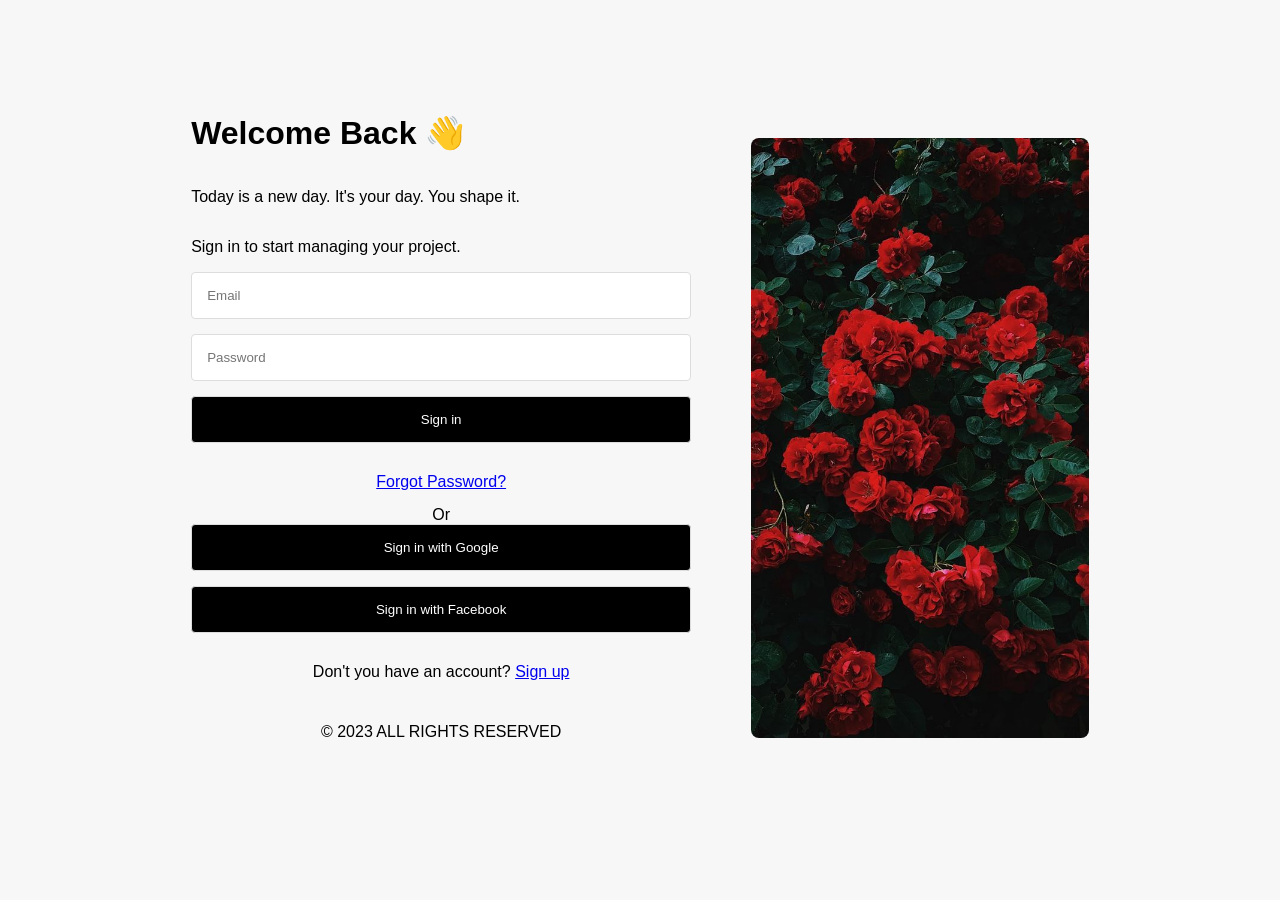
==== .github/workflows/index.html @ ff863e34 "Update and rename Untitled-2.html to index.html" ====
<!DOCTYPE html>
<html lang="en">
<head>
<meta charset="UTF-8">
<meta name="viewport" content="width=device-width, initial-scale=1.0">
<title>Welcome Back</title>
<link rel="stylesheet" href="styles.css">
</head>
<body>
<div class="content">
    <div class="text-section">
        <h1>Welcome Back 👋</h1>
        <p>Today is a new day. It's your day. You shape it.</p>
        <p>Sign in to start managing your project.</p>
        <form class="login-form">
            <input type="email" placeholder="Email" required>
            <input type="password" placeholder="Password" required>
            <button type="submit">Sign in</button>
            <a href="#" class="forgot-password">Forgot Password?</a>
            <div class="divider">Or</div>
            <button type="button" class="google-sign-in">Sign in with Google</button>
            <button type="button" class="facebook-sign-in">Sign in with Facebook</button>
            <p class="signup">Don't you have an account? <a href="#">Sign up</a></p>
        </form>
        <footer>
            <p>© 2023 ALL RIGHTS RESERVED</p>
        </footer>
    </div>
    <div class="image-section">
        <img src="hoaqua.png" alt="Flowers" class="responsive-image">
    </div>
</div>
</body>
</html>
---- .github/workflows/styles.css ----
body, html {
    height: 100%;
    margin: 0;
    font-family: 'Arial', sans-serif;
    background: #f7f7f7;
}

.content {
    display: flex;
    justify-content: center;
    align-items: center; /* Centers items vertically within the container */
    min-height: 80vh; /* Ensure the content covers the full viewport height */
    padding: 80px 20px; /* Add padding to the top and bottom for spacing */
    gap: 60px; /* Gap between the login section and the image */
    max-width: 1200px; /* Maximum width of the container */
    margin: auto; /* Centers the content horizontally within the viewport */
}

.text-section {
    display: flex;
    flex-direction: column;
    justify-content: space-between; /* Space between items vertically */
    max-width: 500px; /* Maximum width for the text section */
    width: 100%; /* Full width */
    box-sizing: border-box; /* Includes padding and border in the element's total width and height */
}

h1 {
    margin: 0 0 20px 0; /* Margin to the bottom of h1 */
}

.login-form {
    display: flex;
    flex-direction: column;
}

.login-form input,
.login-form button {
    padding: 15px; /* Larger padding for inputs and buttons */
    margin-bottom: 15px; /* Space between form elements */
    border: 1px solid #ddd; /* Border styling */
    border-radius: 4px; /* Rounded corners for inputs and buttons */
}

.login-form button {
    background: #000;
    color: #fff;
    cursor: pointer;
}

.forgot-password,
.signup,
.divider {
    text-align: center;
    display: block;
    margin-top: 15px;
}

.image-section {
    flex-shrink: 0; /* Prevents the image from shrinking */
}

.responsive-image {
    max-height: 600px; /* Maximum height for the image */
    width: auto; /* Width adjusts automatically */
    object-fit: cover; /* Ensures the image covers the area properly */
    border-radius: 8px; /* Rounded corners for the image */
}

footer {
    padding: 10px 0;
    text-align: center; /* Centers the footer text */
}

/* Responsive adjustments for smaller devices */
@media (max-width: 768px) {
    .content {
        flex-direction: column; /* Stack the sections on top of each other on small screens */
        padding: 40px 20px; /* Reduced padding on small screens */
        gap: 30px; /* Reduced gap on small screens */
    }
    .text-section,
    .image-section {
        width: 90%; /* Adjusts the width for small screens */
        max-width: none;
    }
    .responsive-image {
        max-height: 300px; /* Adjusts the height for small screens */
    }
}
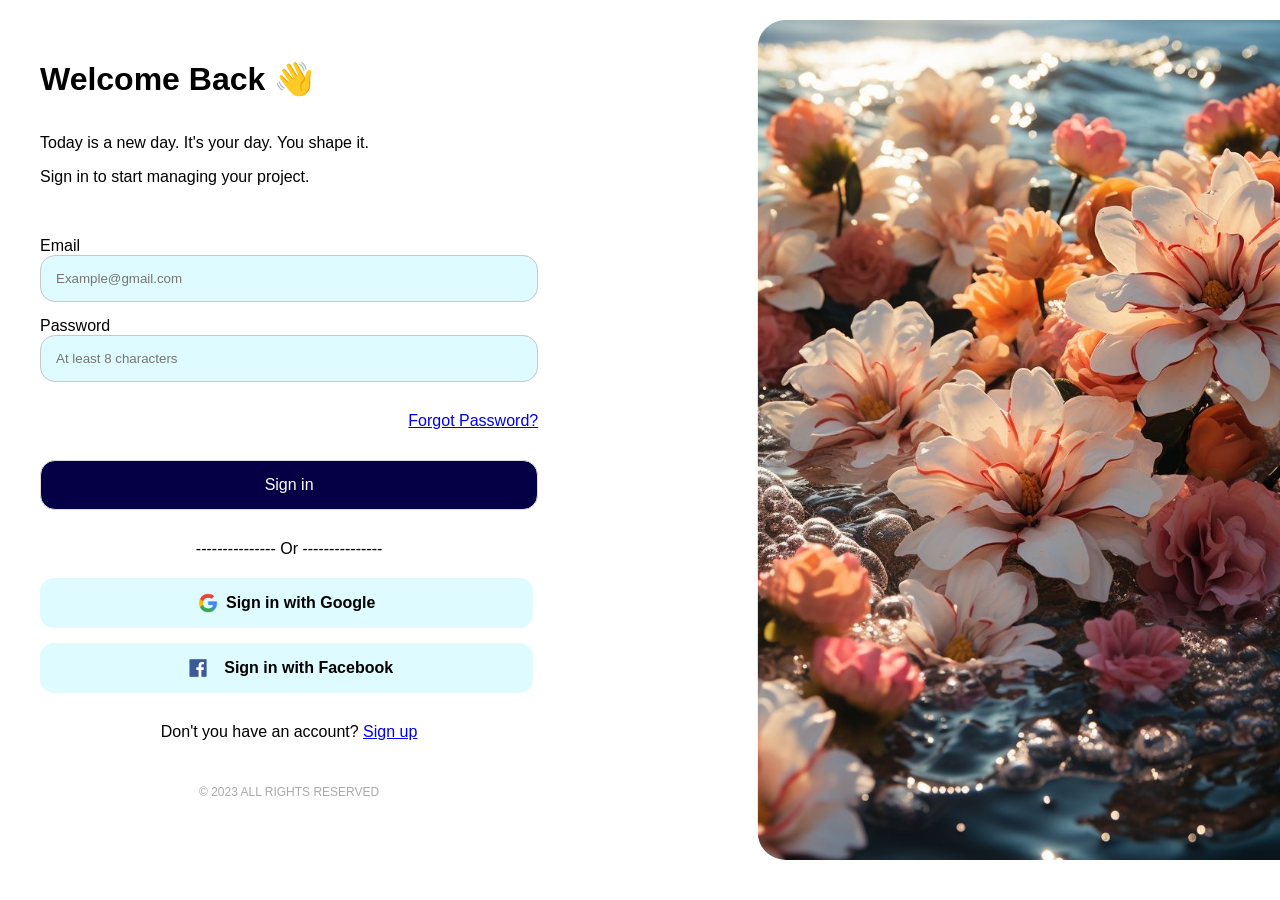
==== commit 2ac06bfd: "Add files via upload" ====
--- a/.github/workflows/index.html
+++ b/.github/workflows/index.html
@@ -10,16 +10,26 @@
 <div class="content">
     <div class="text-section">
         <h1>Welcome Back 👋</h1>
-        <p>Today is a new day. It's your day. You shape it.</p>
-        <p>Sign in to start managing your project.</p>
+        <div class="text2">
+            <p>Today is a new day. It's your day. You shape it.</p>
+            <p>Sign in to start managing your project.</p>
+        </div>
         <form class="login-form">
-            <input type="email" placeholder="Email" required>
-            <input type="password" placeholder="Password" required>
-            <button type="submit">Sign in</button>
+            <label for="email">Email</label>
+            <input id="email" type="email" placeholder="Example@gmail.com" required>
+            <label for="password">Password</label>
+            <input id="password" type="password" placeholder="At least 8 characters" required>
             <a href="#" class="forgot-password">Forgot Password?</a>
-            <div class="divider">Or</div>
-            <button type="button" class="google-sign-in">Sign in with Google</button>
-            <button type="button" class="facebook-sign-in">Sign in with Facebook</button>
+            <button type="submit" class="sign-in">Sign in</button>
+            <div class="divider">---------------  Or  ---------------</div>
+            <div class="social-button google-sign-in">
+                <img src="google.png" alt="Google logo" class="logo">
+                <span>Sign in with Google</span>
+            </div>
+            <div class="social-button facebook-sign-in">
+                <img src="facebook.png" alt="Facebook logo" class="logo">
+                <span>Sign in with Facebook</span>
+            </div>
             <p class="signup">Don't you have an account? <a href="#">Sign up</a></p>
         </form>
         <footer>
--- a/.github/workflows/styles.css
+++ b/.github/workflows/styles.css
@@ -1,90 +1,138 @@
+/* all the body */
 body, html {
     height: 100%;
     margin: 0;
     font-family: 'Arial', sans-serif;
-    background: #f7f7f7;
+    background: #ffffff;
 }
-
+/* content ( gan nhu la all the body) */
 .content {
     display: flex;
     justify-content: center;
-    align-items: center; /* Centers items vertically within the container */
-    min-height: 80vh; /* Ensure the content covers the full viewport height */
-    padding: 80px 20px; /* Add padding to the top and bottom for spacing */
-    gap: 60px; /* Gap between the login section and the image */
-    max-width: 1200px; /* Maximum width of the container */
-    margin: auto; /* Centers the content horizontally within the viewport */
+    align-items: center;
+    min-height: 80vh;
+    padding: 60px 20px;
+    gap: 300px;
+    max-width: 1200px;
+    margin: auto;
 }
-
+/* text gioi thieu ( bao gom ca big title ) */
 .text-section {
     display: flex;
     flex-direction: column;
-    justify-content: space-between; /* Space between items vertically */
-    max-width: 500px; /* Maximum width for the text section */
-    width: 100%; /* Full width */
-    box-sizing: border-box; /* Includes padding and border in the element's total width and height */
+    justify-content: space-between;
+    max-width: 500px;
+    width: 100%;
 }
+/* big title : wellcome back */
 
 h1 {
-    margin: 0 0 20px 0; /* Margin to the bottom of h1 */
+    margin: 0 0 20px 0;
 }
 
 .login-form {
     display: flex;
     flex-direction: column;
+    margin-top: 35px;
 }
 
-.login-form input,
-.login-form button {
-    padding: 15px; /* Larger padding for inputs and buttons */
-    margin-bottom: 15px; /* Space between form elements */
-    border: 1px solid #ddd; /* Border styling */
-    border-radius: 4px; /* Rounded corners for inputs and buttons */
+.login-form input{
+    background: #defbff;
+    padding: 15px;
+    margin-bottom: 15px;
+    border: 1px solid #c9c7c7;
+    border-radius: 15px;
 }
 
 .login-form button {
-    background: #000;
+    padding: 15px;
+    margin-bottom: 15px;
+    border: 1px solid #ddd;
+    border-radius: 15px;
+}
+
+.login-form button.sign-in {
+    background: #050046;
     color: #fff;
+    font-size: 16px; 
     cursor: pointer;
 }
 
-.forgot-password,
+.social-button {
+    display: flex;
+    justify-content: center; /* Center the content of the button */
+    align-items: center;
+    padding: 15px;
+    margin-bottom: 15px;
+    border-radius: 14px;
+    cursor: pointer;
+    border: none;
+    font-weight: bold;
+    width: 93%; 
+}
+
+.google-sign-in {
+    background-color: #defbff;
+    color: rgb(0, 0, 0);
+}
+
+.facebook-sign-in {
+    background-color: #defbff;
+    color: rgb(0, 0, 0);
+}
+
+.logo {
+    margin-right: 8px;
+    height: 20px;
+}
+
+.forgot-password{
+    text-align: right;
+    display: block;
+    margin-top: 15px;
+    margin-bottom: 30px;
+}
 .signup,
 .divider {
     text-align: center;
     display: block;
     margin-top: 15px;
+    margin-bottom: 20px;
+    
 }
 
 .image-section {
-    flex-shrink: 0; /* Prevents the image from shrinking */
+    flex-shrink: 0;
 }
 
 .responsive-image {
-    max-height: 600px; /* Maximum height for the image */
-    width: auto; /* Width adjusts automatically */
-    object-fit: cover; /* Ensures the image covers the area properly */
-    border-radius: 8px; /* Rounded corners for the image */
+    max-height: 600px;
+    width: auto;
+    object-fit: cover;
+    border-radius: 20px;
+    transform: scale(1.4);
+    margin-right: 0%; 
 }
 
 footer {
-    padding: 10px 0;
-    text-align: center; /* Centers the footer text */
+    padding: 12px 0;
+    text-align: center;
+    font-size: 12px; 
+    color: #aaa; 
 }
 
-/* Responsive adjustments for smaller devices */
+
 @media (max-width: 768px) {
     .content {
-        flex-direction: column; /* Stack the sections on top of each other on small screens */
-        padding: 40px 20px; /* Reduced padding on small screens */
-        gap: 30px; /* Reduced gap on small screens */
+        flex-direction: column;
+        padding: 40px 20px;
+        gap: 30px;
     }
     .text-section,
     .image-section {
-        width: 90%; /* Adjusts the width for small screens */
-        max-width: none;
+        width: 90%;
     }
     .responsive-image {
-        max-height: 300px; /* Adjusts the height for small screens */
+        max-height: 300px;
     }
 }
